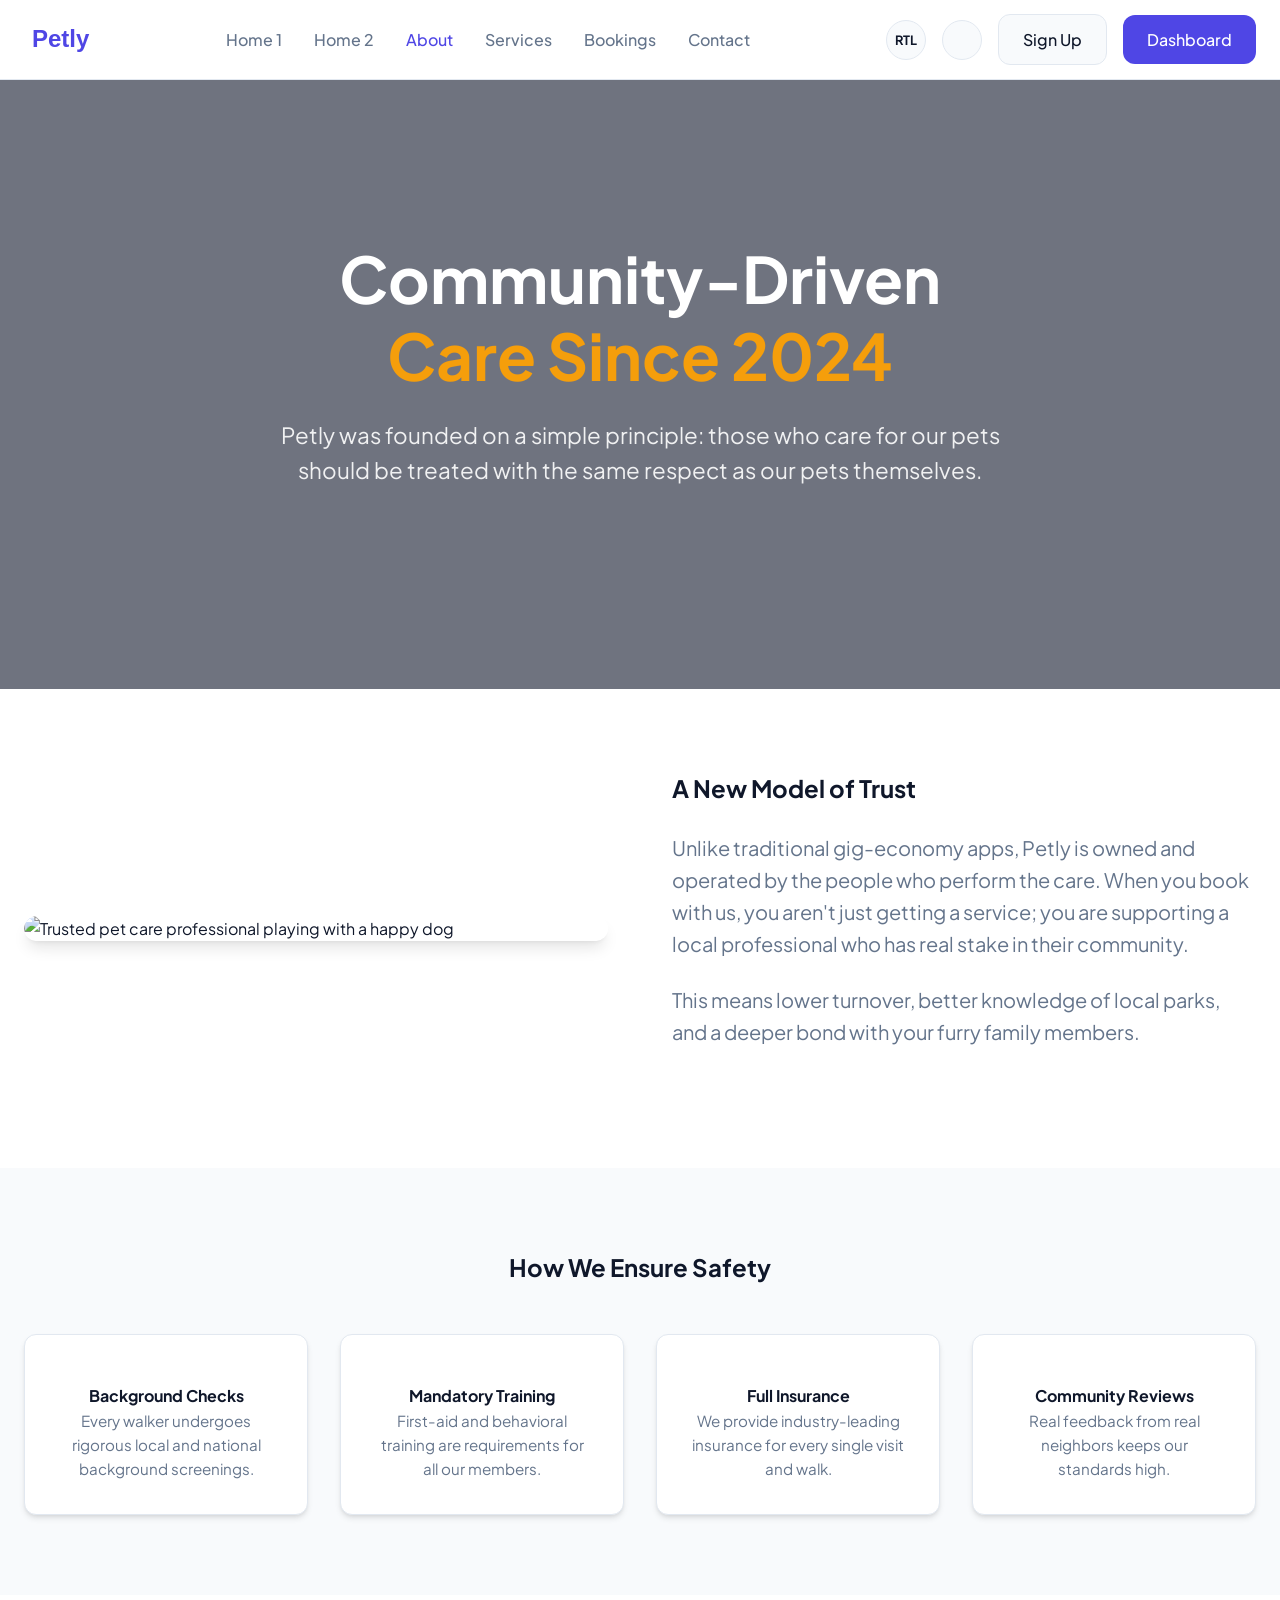
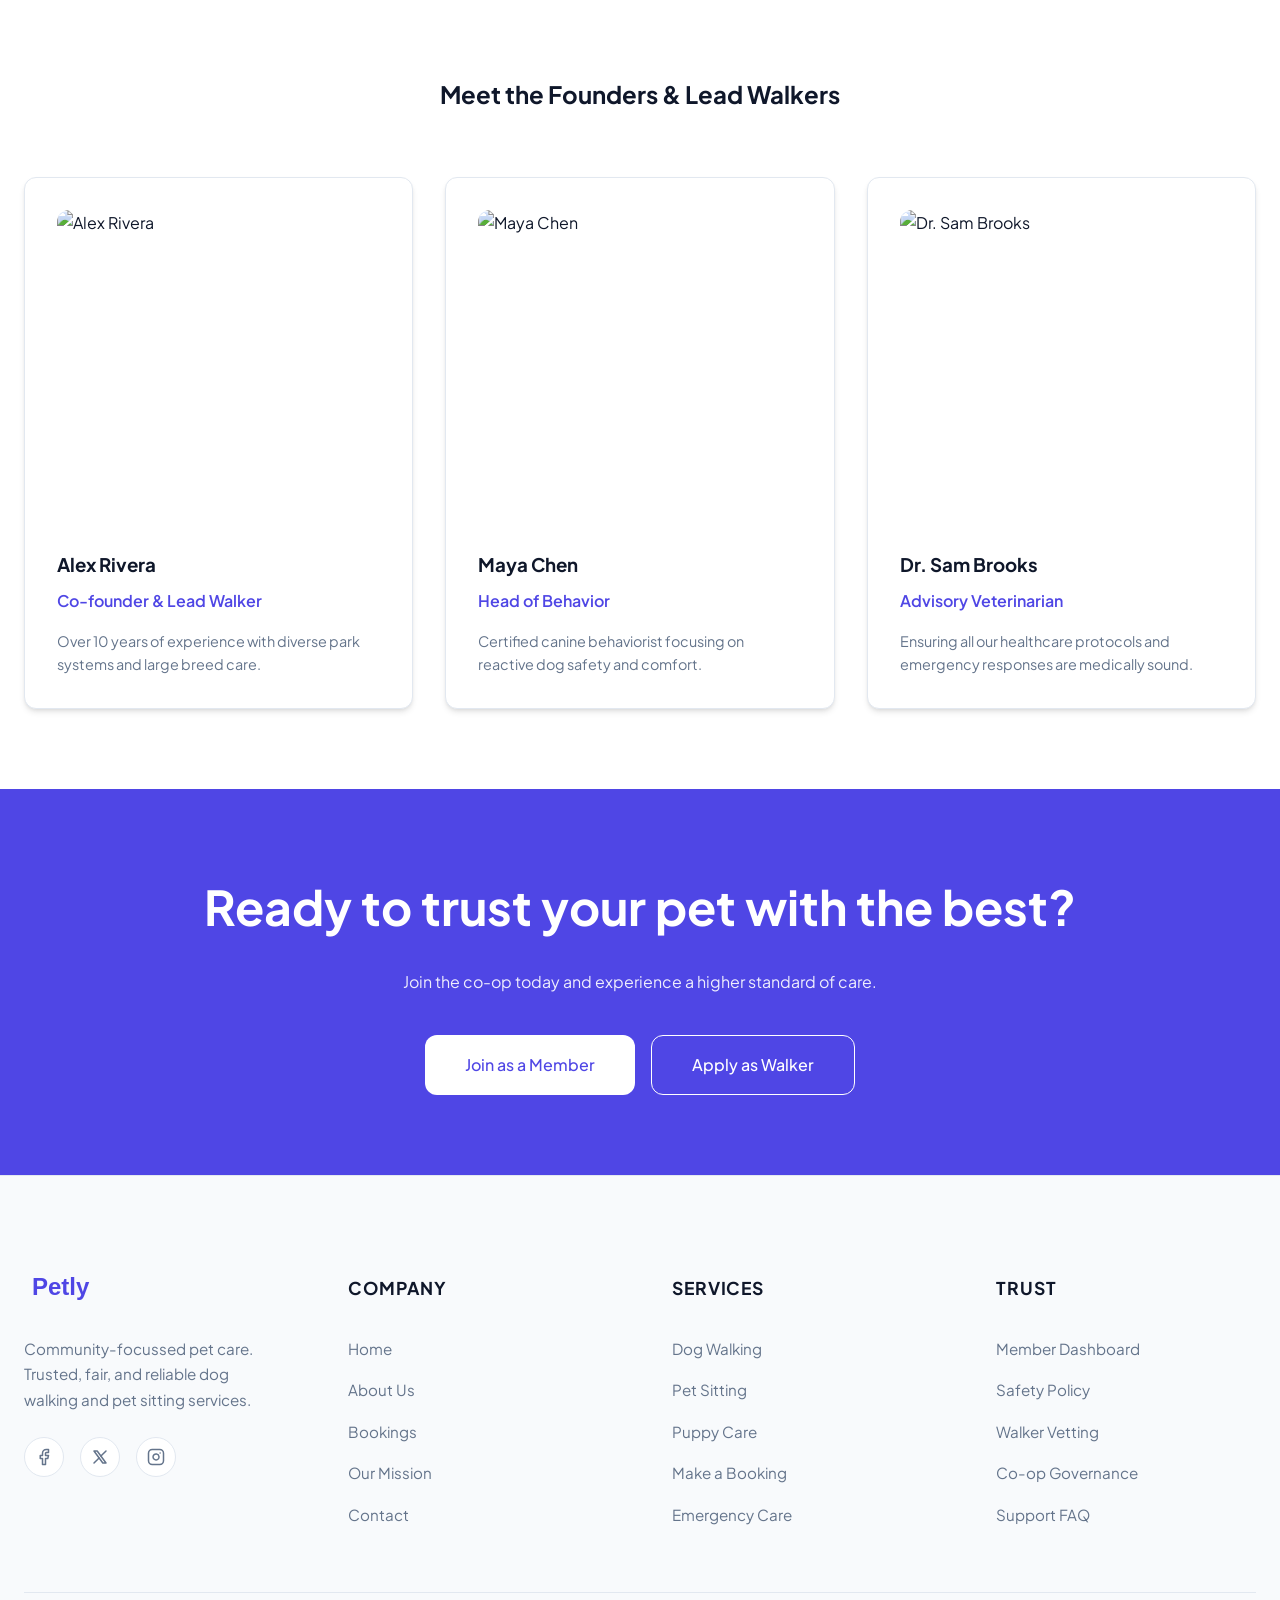
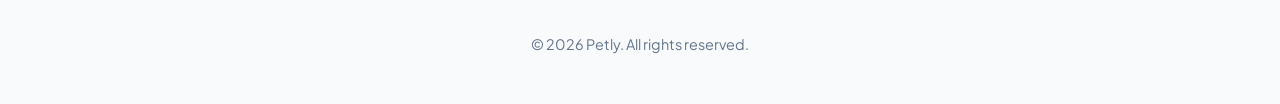
==== about.html @ 9c2770bc "first commit" ====
<!DOCTYPE html>
<html lang="en" data-theme="light">

<head>
    <meta charset="UTF-8">
    <meta name="viewport" content="width=device-width, initial-scale=1.0">
    <title>About Us | Petly Mission & Values</title>
    <link rel="icon" type="image/svg+xml" href="favicon.svg">
    <meta name="description"
        content="Learn about our mission to provide community-focused, trusted pet care services. Every walker is a member of our co-op family.">
    <link rel="stylesheet" href="assets/css/style.css">
    <script src="https://unpkg.com/lucide@latest"></script>
    <style>
        .page-header {
            padding: 8rem 0 4rem;
            background: var(--bg-alt);
            text-align: center;
        }

        .team-grid {
            display: grid;
            grid-template-columns: repeat(auto-fit, minmax(280px, 1fr));
            gap: 2rem;
        }

        .team-card img {
            width: 100%;
            height: 300px;
            object-fit: cover;
            border-radius: var(--radius);
            margin-bottom: 1.5rem;
        }
    </style>
</head>

<body>
    <header>
        <div class="container">
            <a href="index.html" class="logo">
                <i data-lucide="paw-print"></i>
                Petly
            </a>
            <nav class="nav-links">
                <a href="index.html">Home 1</a>
                <a href="home2.html">Home 2</a>
                <a href="about.html" class="active">About</a>
                <a href="services.html">Services</a>
                <a href="bookings.html">Bookings</a>
                <a href="contact.html">Contact</a>
            </nav>
            <div class="header-actions">
                <button class="toggle-btn" id="rtl-toggle" title="Switch Direction">RTL</button>
                <button class="toggle-btn" id="theme-toggle" title="Toggle Theme"><i data-lucide="moon"></i></button>
                <a href="signup.html" class="btn btn-secondary">Sign Up</a>
                <a href="dashboard.html" class="btn btn-primary">Dashboard</a>
                <button class="mobile-menu-btn toggle-btn" id="mobile-menu-toggle"><i data-lucide="menu"></i></button>
            </div>
        </div>
    </header>

    <main>
        <!-- Page Header (Section 1) -->
        <section class="hero-centered animate-fade"
            style="background-image: url('https://images.unsplash.com/photo-1548199973-03cce0bbc87b?auto=format&fit=crop&w=1920&q=80'); min-height: 60vh; width: 100vw; margin-left: calc(-50vw + 50%);">
            <div class="hero-overlay"></div>
            <div class="container hero-content">
                <h1 style="color: white;">Community-Driven <span style="color: var(--secondary);">Care Since 2024</span></h1>
                <p style="font-size: 1.4rem; color: rgba(255, 255, 255, 0.9);">Petly was founded on a simple principle:
                    those who care for our pets should be treated with the same respect as our pets themselves.</p>
            </div>
        </section>

        <!-- Our Mission (Section 2) -->
        <section class="section-padding">
            <div class="container hero-grid">
                <div class="hero-image">
                    <img src="https://images.unsplash.com/photo-1601758228041-f3b2795255f1?auto=format&fit=crop&w=800&q=80" 
                         alt="Trusted pet care professional playing with a happy dog" 
                         style="width: 100%; height: 100%; object-fit: cover; border-radius: 2rem; box-shadow: var(--shadow-lg);">
                </div>
                <div class="hero-content">
                    <h2 style="margin-bottom: 1.5rem;">A New Model of Trust</h2>
                    <p style="margin-bottom: 1.5rem;">Unlike traditional gig-economy apps, Petly is owned and operated
                        by the people who perform the care. When you book with us, you aren't just getting a service;
                        you are supporting a local professional who has real stake in their community.</p>
                    <p style="color: var(--text-muted);">This means lower turnover, better knowledge of local parks, and
                        a deeper bond with your furry family members.</p>
                </div>
            </div>
        </section>

        <!-- The Vetting Process (Section 3) -->
        <section class="section-padding" style="background: var(--bg-alt);">
            <div class="container text-center" style="text-align: center;">
                <h2 style="margin-bottom: 3rem;">How We Ensure Safety</h2>
                <div style="display: grid; grid-template-columns: repeat(auto-fit, minmax(250px, 1fr)); gap: 2rem;">
                    <div class="card">
                        <i data-lucide="check-square" size="32" style="color: var(--primary); margin-bottom: 1rem;"></i>
                        <h4>Background Checks</h4>
                        <p style="color: var(--text-muted); font-size: 0.95rem;">Every walker undergoes rigorous local
                            and national background screenings.</p>
                    </div>
                    <div class="card">
                        <i data-lucide="award" size="32" style="color: var(--primary); margin-bottom: 1rem;"></i>
                        <h4>Mandatory Training</h4>
                        <p style="color: var(--text-muted); font-size: 0.95rem;">First-aid and behavioral training are
                            requirements for all our members.</p>
                    </div>
                    <div class="card">
                        <i data-lucide="shield" size="32" style="color: var(--primary); margin-bottom: 1rem;"></i>
                        <h4>Full Insurance</h4>
                        <p style="color: var(--text-muted); font-size: 0.95rem;">We provide industry-leading insurance
                            for every single visit and walk.</p>
                    </div>
                    <div class="card">
                        <i data-lucide="heart" size="32" style="color: var(--primary); margin-bottom: 1rem;"></i>
                        <h4>Community Reviews</h4>
                        <p style="color: var(--text-muted); font-size: 0.95rem;">Real feedback from real neighbors keeps
                            our standards high.</p>
                    </div>
                </div>
            </div>
        </section>

        <!-- Team / Members (Section 4) -->
        <section class="section-padding">
            <div class="container">
                <h2 style="text-align: center; margin-bottom: 4rem;">Meet the Founders & Lead Walkers</h2>
                <div class="team-grid">
                    <div class="team-card card">
                        <img src="https://images.pexels.com/photos/7651944/pexels-photo-7651944.jpeg"
                            alt="Alex Rivera" />
                        <h3 style="margin: 1rem 0 0.5rem;">Alex Rivera</h3>
                        <p style="color: var(--primary); font-weight: 600;">Co-founder & Lead Walker</p>
                        <p style="color: var(--text-muted); font-size: 0.9rem; margin-top: 1rem;">Over 10 years of
                            experience with diverse park systems and large breed care.</p>
                    </div>
                    <div class="team-card card">
                        <img src="https://images.unsplash.com/photo-1438761681033-6461ffad8d80?auto=format&fit=crop&w=800&q=80"
                            alt="Maya Chen" />
                        <h3 style="margin: 1rem 0 0.5rem;">Maya Chen</h3>
                        <p style="color: var(--primary); font-weight: 600;">Head of Behavior</p>
                        <p style="color: var(--text-muted); font-size: 0.9rem; margin-top: 1rem;">Certified canine
                            behaviorist focusing on reactive dog safety and comfort.</p>
                    </div>
                    <div class="team-card card">
                        <img src="https://images.unsplash.com/photo-1612349317150-e413f6a5b16d?auto=format&fit=crop&w=800&q=80"
                            alt="Dr. Sam Brooks" />
                        <h3 style="margin: 1rem 0 0.5rem;">Dr. Sam Brooks</h3>
                        <p style="color: var(--primary); font-weight: 600;">Advisory Veterinarian</p>
                        <p style="color: var(--text-muted); font-size: 0.9rem; margin-top: 1rem;">Ensuring all our
                            healthcare protocols and emergency responses are medically sound.</p>
                    </div>
                </div>
            </div>
        </section>

        <!-- CTA (Section 5) -->
        <section class="section-padding" style="background: var(--primary); color: white;">
            <div class="container" style="text-align: center;">
                <h2 style="font-size: 3rem; margin-bottom: 1.5rem;">Ready to trust your pet with the best?</h2>
                <p style="margin-bottom: 2.5rem; opacity: 0.9;">Join the co-op today and experience a higher standard of
                    care.</p>
                <div style="display: flex; gap: 1rem; justify-content: center;">
                    <a href="signup.html" class="btn"
                        style="background: white; color: var(--primary); padding: 1rem 2.5rem;">Join as a Member</a>
                    <a href="contact.html" class="btn"
                        style="background: transparent; border: 1px solid white; color: white; padding: 1rem 2.5rem;">Apply
                        as Walker</a>
                </div>
            </div>
        </section>
    </main>

    <footer>
        <div class="container">
            <div class="footer-grid">
                <div class="footer-logo-section">
                    <a href="index.html" class="logo">
                        <i data-lucide="paw-print"></i>
                        Petly
                    </a>
                    <div style="margin-top: auto;">
                        <p>Community-focussed pet care. Trusted, fair, and reliable dog walking and pet sitting
                            services.</p>
                        <div class="social-icons">
                            <a href="#" class="toggle-btn" title="Facebook">
                                <svg xmlns="http://www.w3.org/2000/svg" width="18" height="18" viewBox="0 0 24 24"
                                    fill="none" stroke="currentColor" stroke-width="2" stroke-linecap="round"
                                    stroke-linejoin="round">
                                    <path d="M18 2h-3a5 5 0 0 0-5 5v3H7v4h3v8h4v-8h3l1-4h-4V7a1 1 0 0 1 1-1h3z" />
                                </svg>
                            </a>
                            <a href="#" class="toggle-btn" title="X (Twitter)">
                                <svg xmlns="http://www.w3.org/2000/svg" width="18" height="18" viewBox="0 0 24 24"
                                    fill="none" stroke="currentColor" stroke-width="2" stroke-linecap="round"
                                    stroke-linejoin="round">
                                    <path d="M4 4l11.733 16H20L8.267 4z" />
                                    <path d="M4 20l6.768-6.768m2.464-2.464L20 4" />
                                </svg>
                            </a>
                            <a href="#" class="toggle-btn" title="Instagram">
                                <svg xmlns="http://www.w3.org/2000/svg" width="18" height="18" viewBox="0 0 24 24"
                                    fill="none" stroke="currentColor" stroke-width="2" stroke-linecap="round"
                                    stroke-linejoin="round">
                                    <rect width="20" height="20" x="2" y="2" rx="5" ry="5" />
                                    <path d="M16 11.37A4 4 0 1 1 12.63 8 4 4 0 0 1 16 11.37z" />
                                    <line x1="17.5" x2="17.51" y1="6.5" y2="6.5" />
                                </svg>
                            </a>
                        </div>
                    </div>
                </div>
                <div class="footer-links">
                    <h4>Company</h4>
                    <ul>
                        <li><a href="index.html">Home</a></li>
                        <li><a href="about.html">About Us</a></li>
                        <li><a href="bookings.html">Bookings</a></li>
                        <li><a href="about.html">Our Mission</a></li>
                        <li><a href="contact.html">Contact</a></li>
                    </ul>
                </div>
                <div class="footer-links">
                    <h4>Services</h4>
                    <ul>
                        <li><a href="services.html">Dog Walking</a></li>
                        <li><a href="services.html">Pet Sitting</a></li>
                        <li><a href="services.html">Puppy Care</a></li>
                        <li><a href="bookings.html">Make a Booking</a></li>
                        <li><a href="services.html">Emergency Care</a></li>
                    </ul>
                </div>
                <div class="footer-links">
                    <h4>Trust</h4>
                    <ul>
                        <li><a href="login.html">Member Dashboard</a></li>
                        <li><a href="about.html">Safety Policy</a></li>
                        <li><a href="about.html">Walker Vetting</a></li>
                        <li><a href="about.html">Co-op Governance</a></li>
                        <li><a href="contact.html">Support FAQ</a></li>
                    </ul>
                </div>
            </div>
            <div class="footer-bottom">
                <p>&copy; 2026 Petly. All rights reserved.</p>
            </div>
        </div>
    </footer>

    <script src="assets/js/main.js"></script>
</body>

</html>
---- assets/css/style.css ----
@import url('https://fonts.googleapis.com/css2?family=Plus+Jakarta+Sans:wght@300;400;500;600;700;800&family=Manrope:wght@300;400;500;600&display=swap');

:root {
    /* Primary Colors */
    --primary: #4f46e5;
    --primary-hover: #4338ca;
    --secondary: #f59e0b;
    --secondary-hover: #d97706;

    /* Light Theme (Default) */
    --bg-main: #ffffff;
    --bg-alt: #f8fafc;
    --text-main: #0f172a;
    --text-muted: #64748b;
    --border: #e2e8f0;
    --card-bg: #ffffff;
    --header-bg: rgba(255, 255, 255, 0.8);
    --shadow: 0 4px 6px -1px rgb(0 0 0 / 0.1), 0 2px 4px -2px rgb(0 0 0 / 0.1);
    --shadow-lg: 0 10px 15px -3px rgb(0 0 0 / 0.1), 0 4px 6px -4px rgb(0 0 0 / 0.1);
    
    /* Spacing & Transitions */
    --transition: all 0.3s cubic-bezier(0.4, 0, 0.2, 1);
    --radius: 0.75rem;
    --max-width: 1280px;

    /* Direction */
    --dir: ltr;
}

[data-theme="dark"] {
    --bg-main: #0f172a;
    --bg-alt: #1e293b;
    --text-main: #f8fafc;
    --text-muted: #94a3b8;
    --border: #334155;
    --card-bg: #1e293b;
    --header-bg: rgba(15, 23, 42, 0.8);
}

[dir="rtl"] {
    --dir: rtl;
}

* {
    margin: 0;
    padding: 0;
    box-sizing: border-box;
}

html {
    scroll-behavior: smooth;
    font-family: 'Plus Jakarta Sans', sans-serif;
}

body {
    background-color: var(--bg-main);
    color: var(--text-main);
    line-height: 1.6;
    transition: var(--transition);
    overflow-x: hidden;
    width: 100%;
}


h1, h2, h3, h4, h5, h6 {
    font-family: 'Plus Jakarta Sans', sans-serif;
    font-weight: 700;
}

a {
    text-decoration: none;
    color: inherit;
    transition: var(--transition);
}

ul {
    list-style: none;
}

img {
    max-width: 100%;
    display: block;
}

button, .btn {
    cursor: pointer;
    font-family: inherit;
    color: inherit;
    border: none;
    outline: none;
    transition: var(--transition);
    border-radius: var(--radius);
    font-weight: 500;
}

/* --- Layout Utility --- */
.container {
    max-width: var(--max-width);
    margin: 0 auto;
    padding: 0 1.5rem;
}

.section-padding {
    padding: 5rem 0;
}

/* --- Header --- */
header {
    position: sticky;
    top: 0;
    z-index: 1000;
    background-color: var(--header-bg);
    backdrop-filter: blur(12px);
    border-bottom: 1px solid var(--border);
    height: 80px;
}

header .container {
    display: flex;
    justify-content: space-between;
    align-items: center;
    height: 100%;
}

.logo {
    font-family: 'Outfit', sans-serif;
    font-size: 1.5rem;
    font-weight: 700;
    color: var(--primary);
    display: flex;
    align-items: center;
    gap: 0.5rem;
}

.nav-links {
    display: flex;
    gap: 2rem;
}

.nav-links a {
    font-weight: 500;
    color: var(--text-muted);
}

.nav-links a:hover, .nav-links a.active {
    color: var(--primary);
}

.header-actions {
    display: flex;
    align-items: center;
    gap: 1rem;
}

.btn-primary {
    background-color: var(--primary);
    color: white;
    padding: 0.75rem 1.5rem;
}

.btn-primary:hover {
    background-color: var(--primary-hover);
}

.btn-secondary {
    background-color: var(--bg-alt);
    color: var(--text-main);
    border: 1px solid var(--border);
    padding: 0.75rem 1.5rem;
}

.btn-secondary:hover {
    border-color: var(--primary);
    color: var(--primary);
}

/* Global button hover effects */
.btn {
    transition: var(--transition);
    display: inline-flex;
    align-items: center;
    justify-content: center;
    gap: 0.5rem;
}

.btn:hover {
    transform: translateY(-3px);
    box-shadow: 0 10px 20px -10px rgba(79, 70, 229, 0.4);
}

.btn:active {
    transform: translateY(-1px);
}

.btn-primary:hover {
    background-color: var(--primary-hover);
    box-shadow: 0 10px 20px -10px rgba(79, 70, 229, 0.5);
}

.btn-secondary:hover {
    background-color: var(--primary);
    color: white;
    border-color: var(--primary);
}

.toggle-btn {
    width: 40px;
    height: 40px;
    display: flex;
    align-items: center;
    justify-content: center;
    background: var(--bg-alt);
    color: var(--text-main);
    border: 1px solid var(--border);
    border-radius: 50%;
}

/* --- Footer --- */
footer {
    background-color: var(--bg-alt);
    border-top: 1px solid var(--border);
    padding: 6rem 0 3rem;
}

.footer-grid {
    display: grid;
    grid-template-columns: repeat(4, 1fr);
    gap: 4rem;
    margin-bottom: 4rem;
    align-items: start;
}

.footer-logo-section {
    display: flex;
    flex-direction: column;
}

.footer-links {
    display: flex;
    flex-direction: column;
    align-items: flex-start;
    text-align: left;
}

.footer-logo-section .logo {
    height: 32px;
    margin-bottom: 2rem;
    display: flex;
    align-items: center;
}



.footer-logo-section p {
    color: var(--text-muted);
    font-size: 0.95rem;
    line-height: 1.7;
    max-width: 320px;
}

.footer-links h4 {
    font-size: 1.1rem;
    font-weight: 700;
    margin-bottom: 2rem;
    color: var(--text-main);
    text-transform: uppercase;
    letter-spacing: 0.05em;
    height: 32px;
    display: flex;
    align-items: center;
    margin-top: 0;
}

.footer-links ul {
    margin: 0;
    padding: 0;
}

.footer-links ul li {
    margin-bottom: 1rem;
}

.footer-links ul li:last-child {
    margin-bottom: 0;
}

.footer-links ul li a {
    color: var(--text-muted);
    font-size: 0.95rem;
    display: inline-block;
    transition: var(--transition);
}

.footer-links ul li a:hover {
    color: var(--primary);
    transform: translateX(5px);
}

.footer-bottom {
    padding-top: 2.5rem;
    border-top: 1px solid var(--border);
    display: flex;
    justify-content: center;
    align-items: center;
    text-align: center;
}

.footer-bottom p {
    font-size: 0.9rem;
    color: var(--text-muted);
}

.social-icons {
    display: flex;
    gap: 1rem;
    margin-top: 1.5rem;
}

.social-icons .toggle-btn {
    width: 40px;
    height: 40px;
    background: var(--bg-main);
    color: var(--text-muted);
    border: 1px solid var(--border);
    border-radius: 50%;
    display: flex;
    align-items: center;
    justify-content: center;
    transition: var(--transition);
}

.social-icons .toggle-btn:hover {
    background: var(--primary);
    color: white;
    border-color: var(--primary);
    transform: translateY(-3px);
    box-shadow: 0 5px 15px rgba(79, 70, 229, 0.3);
}

/* --- Hero --- */
.hero {
    min-height: calc(100vh - 80px);
    display: flex;
    align-items: center;
    overflow: hidden;
}

.hero-grid {
    display: grid;
    grid-template-columns: 1fr 1fr;
    gap: 4rem;
    align-items: center;
}

.hero-content h1 {
    font-size: 3.5rem;
    line-height: 1.2;
    margin-bottom: 1.5rem;
}

.hero-content p {
    font-size: 1.25rem;
    color: var(--text-muted);
    margin-bottom: 2.5rem;
}

.hero-btns {
    display: flex;
    gap: 1rem;
}

.hero-image {
    position: relative;
    border-radius: 2rem;
    overflow: hidden;
    box-shadow: var(--shadow-lg);
}

/* New Centered Hero Overlay */
.hero-centered {
    position: relative;
    padding: 10rem 0;
    text-align: center;
    background-size: cover;
    background-position: center;
    background-repeat: no-repeat;
    display: flex;
    align-items: center;
    justify-content: center;
    color: white; /* Always white for readability over overlay */
}

.hero-centered .hero-content {
    position: relative;
    z-index: 2;
    max-width: 800px;
    margin: 0 auto;
}

.hero-centered .hero-content p {
    color: rgba(255, 255, 255, 0.9);
}

.hero-overlay {
    position: absolute;
    top: 0;
    left: 0;
    width: 100%;
    height: 100%;
    background: rgba(15, 23, 42, 0.6); /* Semi-transparent dark overlay */
    z-index: 1;
}

.hero-centered h1 {
    font-size: 4rem;
    margin-bottom: 1.5rem;
}

.hero-centered p {
    font-size: 1.4rem;
}


/* --- Badges --- */
.badge {
    display: inline-block;
    padding: 0.5rem 1rem;
    border-radius: 50px;
    font-size: 0.875rem;
    font-weight: 700;
    text-transform: uppercase;
    letter-spacing: 0.05em;
    background: var(--bg-alt);
    color: var(--primary);
    border: 1px solid var(--border);
}

/* --- Cards --- */
.card {
    background: var(--card-bg);
    border: 1px solid var(--border);
    padding: 2rem;
    border-radius: var(--radius);
    box-shadow: var(--shadow);
    transition: var(--transition);
    display: flex;
    flex-direction: column;
}

.card:hover {
    transform: translateY(-5px);
    box-shadow: var(--shadow-lg);
    border-color: var(--primary);
}

.card > *:last-child {
    margin-top: auto;
}

/* --- Responsive Utilities --- */
@media (min-width: 1024px) {
    .mobile-only-actions {
        display: none !important;
    }
}

.mobile-menu-btn {
    display: none;
    font-size: 1.5rem;
}

@media (max-width: 1100px) {
    .container {
        padding: 0 1rem;
    }
    .footer-grid {
        grid-template-columns: 1fr 1fr;
    }
    .nav-links {
        display: none;
    }
    .mobile-menu-btn {
        display: flex;
        align-items: center;
        justify-content: center;
    }
    .desktop-only {
        display: none !important;
    }
    .hero-centered h1, .hero-content h1 {
        font-size: 3rem;
    }
    .hero-centered p, .hero-content p {
        font-size: 1.2rem;
    }
}



@media (max-width: 767px) {
    .hero-grid {
        grid-template-columns: 1fr;
        text-align: center;
    }
    .hero-btns {
        justify-content: center;
    }
    .footer-grid {
        grid-template-columns: 1fr;
    }
    .hero-centered h1, .hero-content h1 {
        font-size: 2.25rem;
    }
    .hero-centered p, .hero-content p {
        font-size: 1rem;
    }
    .section-padding {
        padding: 3rem 0;
    }
}


/* --- Dark Mode Overrides --- */
[data-theme="dark"] .btn-secondary {
    background-color: var(--bg-alt);
    border-color: var(--border);
}

/* --- RTL Support --- */
[dir="rtl"] {
    text-align: right;
}

[dir="rtl"] .hero-btns {
    flex-direction: row-reverse;
}

/* --- Animations --- */
@keyframes fadeIn {
    from { opacity: 0; transform: translateY(20px); }
    to { opacity: 1; transform: translateY(0); }
}

.animate-fade {
    animation: fadeIn 0.8s ease forwards;
}
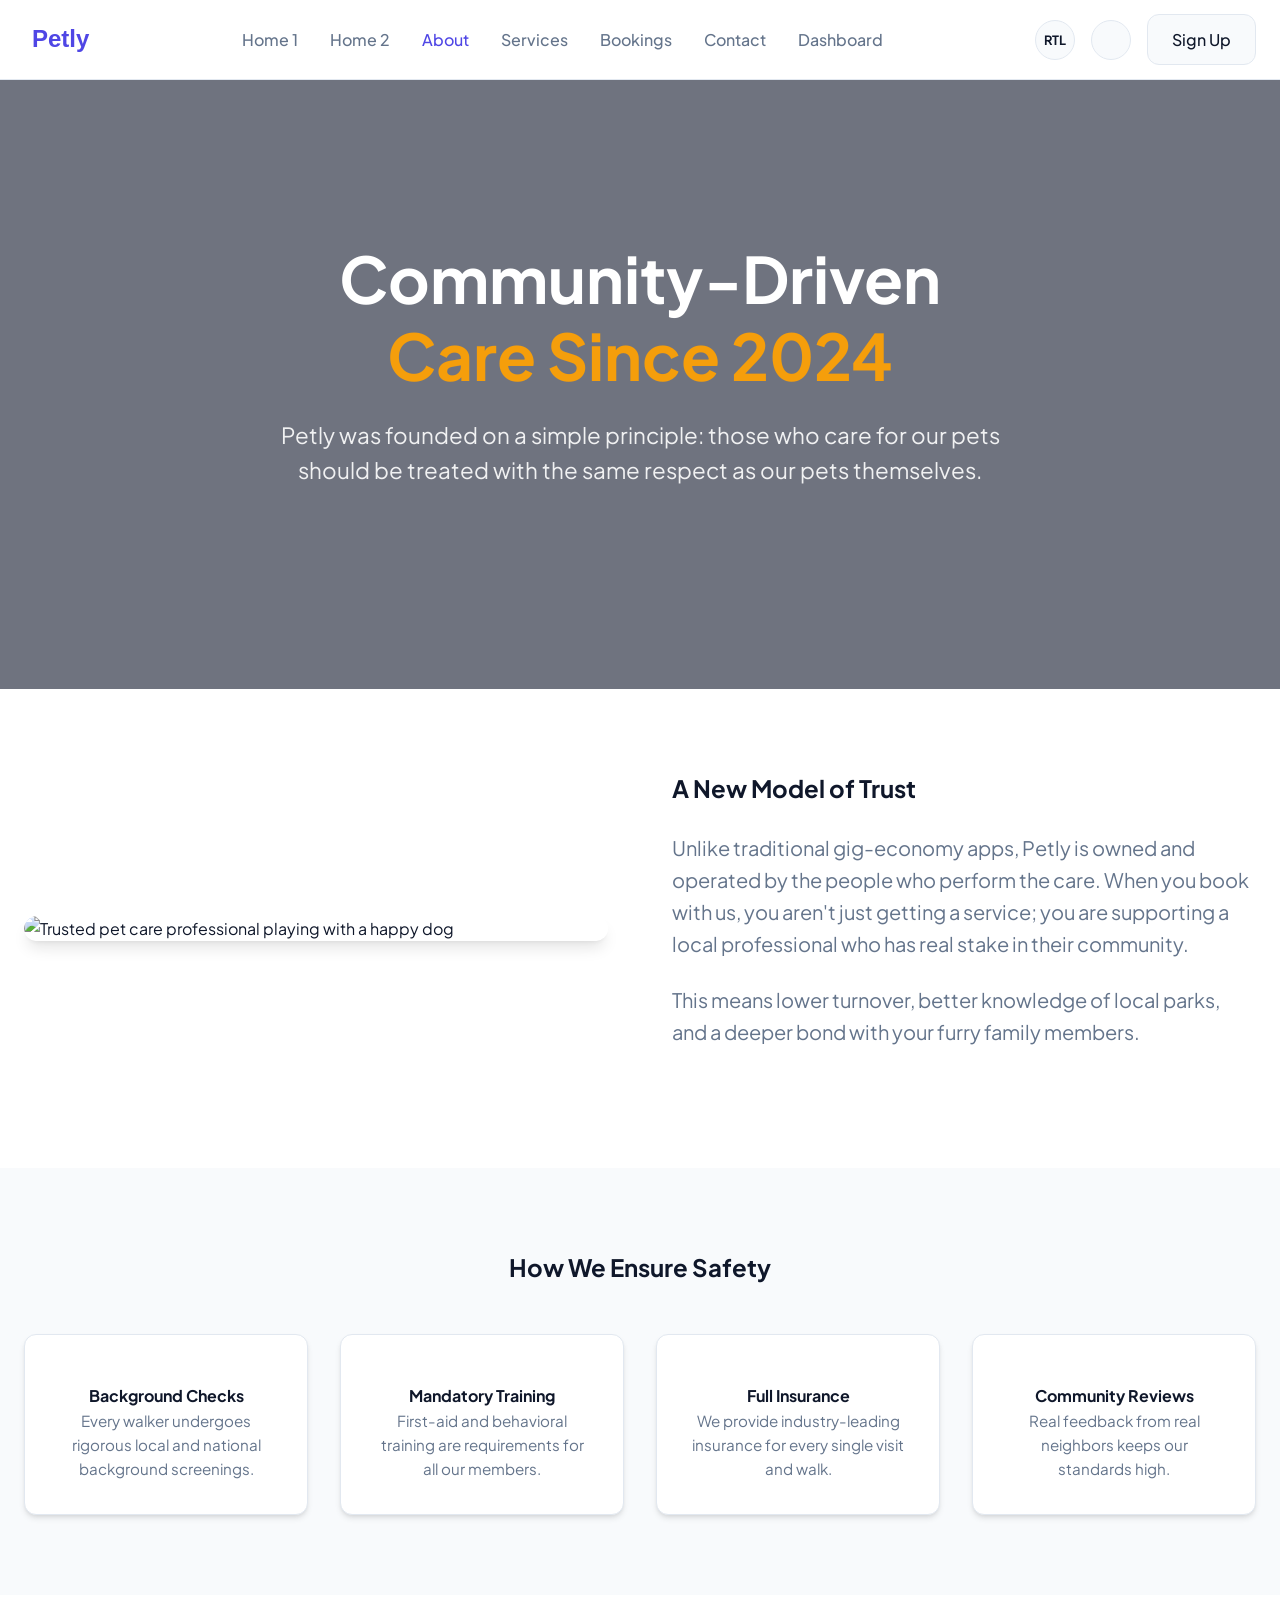
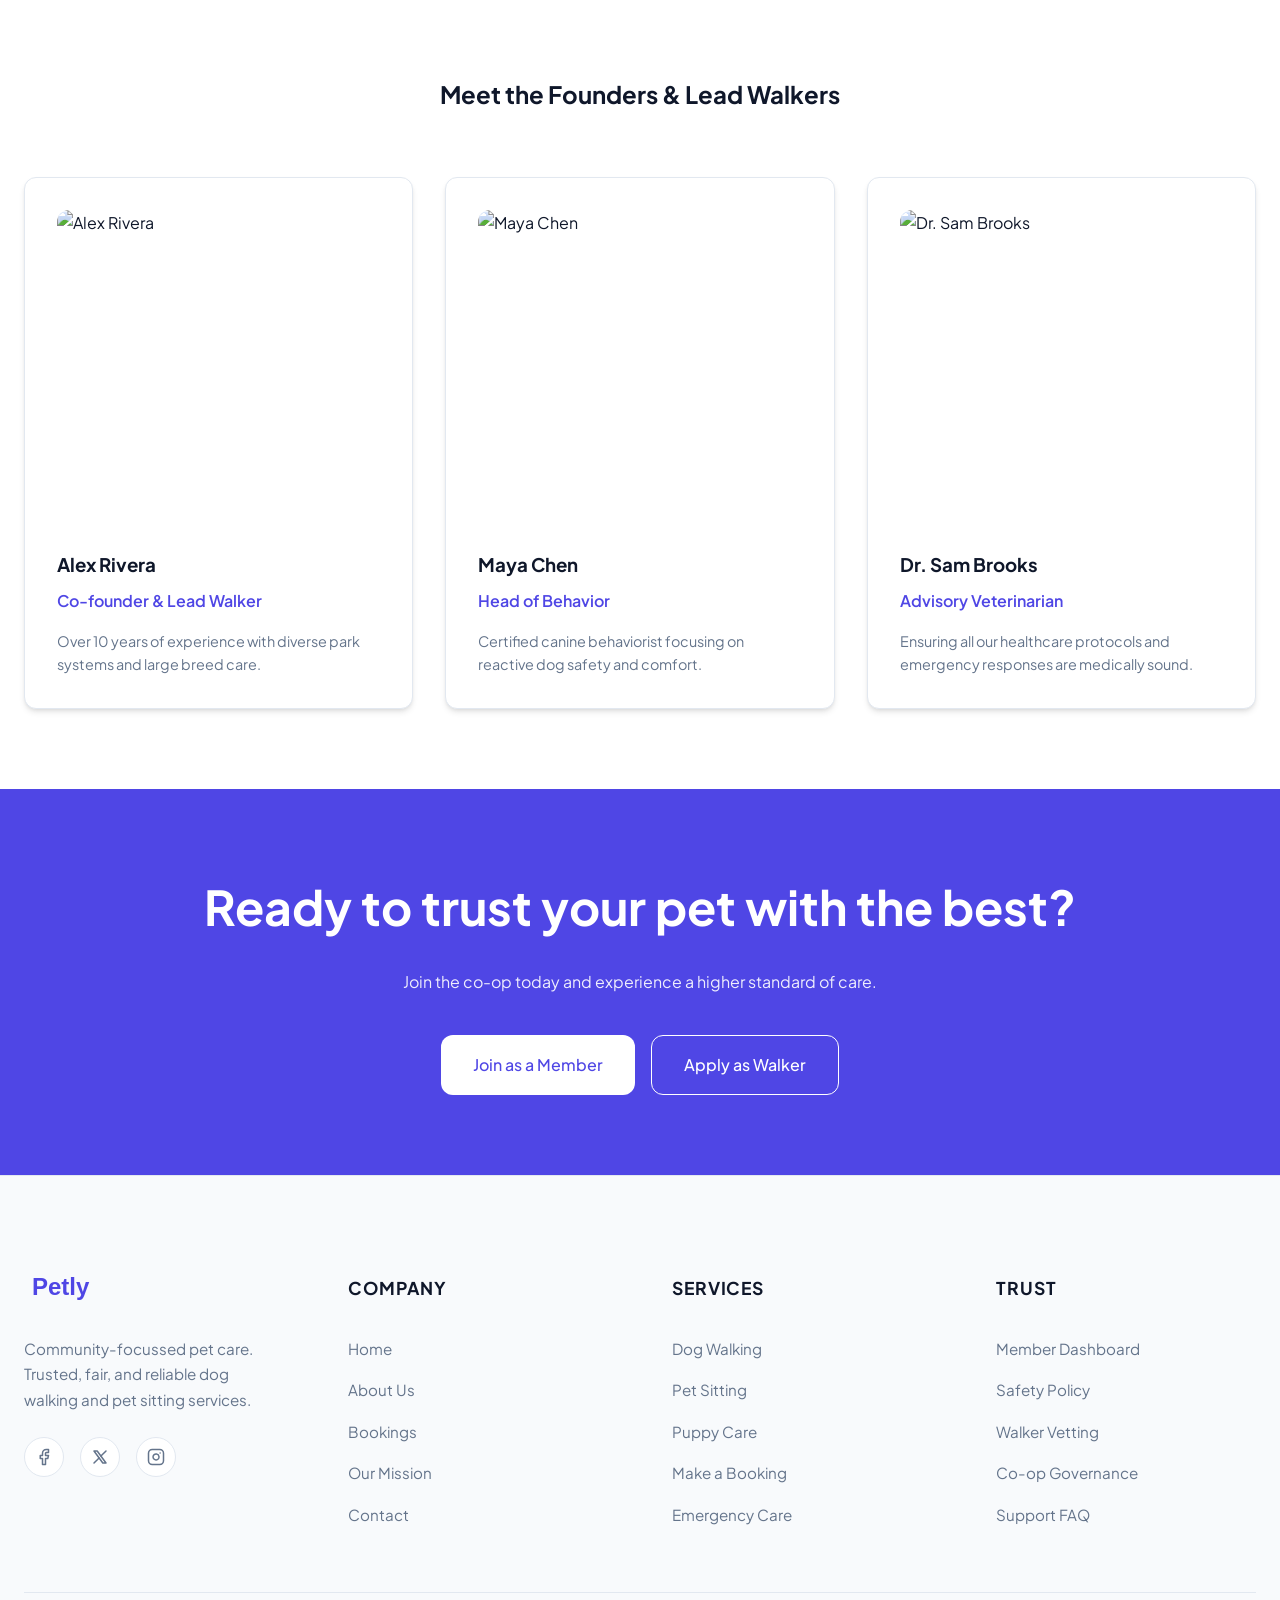
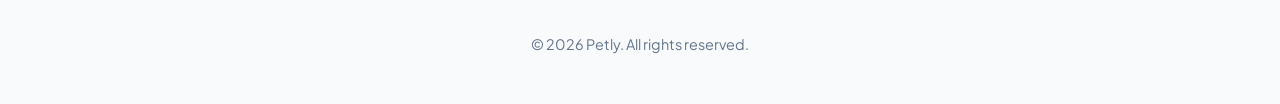
==== commit 9c3200f2: "bookings" ====
--- a/about.html
+++ b/about.html
@@ -47,12 +47,12 @@
                 <a href="services.html">Services</a>
                 <a href="bookings.html">Bookings</a>
                 <a href="contact.html">Contact</a>
+                <a href="dashboard.html">Dashboard</a>
             </nav>
             <div class="header-actions">
                 <button class="toggle-btn" id="rtl-toggle" title="Switch Direction">RTL</button>
                 <button class="toggle-btn" id="theme-toggle" title="Toggle Theme"><i data-lucide="moon"></i></button>
                 <a href="signup.html" class="btn btn-secondary">Sign Up</a>
-                <a href="dashboard.html" class="btn btn-primary">Dashboard</a>
                 <button class="mobile-menu-btn toggle-btn" id="mobile-menu-toggle"><i data-lucide="menu"></i></button>
             </div>
         </div>
@@ -65,7 +65,7 @@
             <div class="hero-overlay"></div>
             <div class="container hero-content">
                 <h1 style="color: white;">Community-Driven <span style="color: var(--secondary);">Care Since 2024</span></h1>
-                <p style="font-size: 1.4rem; color: rgba(255, 255, 255, 0.9);">Petly was founded on a simple principle:
+                <p style="color: rgba(255, 255, 255, 0.9);">Petly was founded on a simple principle:
                     those who care for our pets should be treated with the same respect as our pets themselves.</p>
             </div>
         </section>
@@ -161,12 +161,9 @@
                 <h2 style="font-size: 3rem; margin-bottom: 1.5rem;">Ready to trust your pet with the best?</h2>
                 <p style="margin-bottom: 2.5rem; opacity: 0.9;">Join the co-op today and experience a higher standard of
                     care.</p>
-                <div style="display: flex; gap: 1rem; justify-content: center;">
-                    <a href="signup.html" class="btn"
-                        style="background: white; color: var(--primary); padding: 1rem 2.5rem;">Join as a Member</a>
-                    <a href="contact.html" class="btn"
-                        style="background: transparent; border: 1px solid white; color: white; padding: 1rem 2.5rem;">Apply
-                        as Walker</a>
+                <div class="hero-btns" style="display: flex; gap: 1rem; justify-content: center;">
+                    <a href="signup.html" class="btn" style="background: white; color: var(--primary); padding: 1rem 2rem;">Join as a Member</a>
+                    <a href="contact.html" class="btn" style="background: transparent; border: 1px solid white; color: white; padding: 1rem 2rem;">Apply as Walker</a>
                 </div>
             </div>
         </section>
--- a/assets/css/style.css
+++ b/assets/css/style.css
@@ -296,6 +296,22 @@
     transform: translateX(5px);
 }
 
+.btn-primary:hover {
+    filter: brightness(1.1);
+    transform: translateY(-2px);
+    box-shadow: 0 4px 12px rgba(79, 70, 229, 0.4);
+}
+.btn-outline {
+    background: transparent;
+    border: 2px solid white;
+    color: white;
+}
+.btn-outline:hover {
+    background: white;
+    color: var(--primary);
+    transform: translateY(-2px);
+}
+
 .footer-bottom {
     padding-top: 2.5rem;
     border-top: 1px solid var(--border);
@@ -421,7 +437,16 @@
 }
 
 
-/* --- Badges --- */
+.features-subgrid {
+    display: grid;
+    grid-template-columns: repeat(2, 1fr);
+    gap: 2rem;
+}
+.gallery-grid {
+    display: grid;
+    grid-template-columns: repeat(4, 1fr);
+    gap: 1.5rem;
+}
 .badge {
     display: inline-block;
     padding: 0.5rem 1rem;
@@ -436,6 +461,14 @@
 }
 
 /* --- Cards --- */
+.form-row {
+    display: grid;
+    grid-template-columns: 1fr 1fr;
+    gap: 1.5rem;
+}
+.booking-card {
+    padding: 3rem;
+}
 .card {
     background: var(--card-bg);
     border: 1px solid var(--border);
@@ -458,18 +491,21 @@
 }
 
 /* --- Responsive Utilities --- */
-@media (min-width: 1024px) {
+@media (min-width: 1201px) {
     .mobile-only-actions {
         display: none !important;
     }
 }
+
+
+
 
 .mobile-menu-btn {
     display: none;
     font-size: 1.5rem;
 }
 
-@media (max-width: 1100px) {
+@media (max-width: 1200px) {
     .container {
         padding: 0 1rem;
     }
@@ -484,16 +520,21 @@
         align-items: center;
         justify-content: center;
     }
+    .hero-centered h1, .hero-content h1 {
+        font-size: 3rem;
+    }
+    .hero-centered p, .hero-content p {
+        font-size: 1.2rem;
+    }
+}
+
+@media (max-width: 1200px) {
     .desktop-only {
         display: none !important;
     }
-    .hero-centered h1, .hero-content h1 {
-        font-size: 3rem;
-    }
-    .hero-centered p, .hero-content p {
-        font-size: 1.2rem;
-    }
-}
+}
+
+
 
 
 
@@ -503,7 +544,33 @@
         text-align: center;
     }
     .hero-btns {
-        justify-content: center;
+        flex-direction: column !important;
+        align-items: center;
+        gap: 0.75rem !important;
+    }
+    .hero-btns .btn {
+        width: 100%;
+        max-width: 320px;
+        text-align: center;
+    }
+    .features-subgrid {
+        grid-template-columns: 1fr;
+    }
+    .form-row {
+        grid-template-columns: 1fr !important;
+        gap: 1rem !important;
+    }
+    .booking-card {
+        padding: 1.5rem 1.2rem !important;
+    }
+    .gallery-grid {
+        grid-template-columns: 1fr !important;
+        grid-auto-rows: auto !important;
+    }
+    .gallery-grid > .premium-card {
+        grid-column: span 1 !important;
+        grid-row: span 1 !important;
+        height: 300px !important;
     }
     .footer-grid {
         grid-template-columns: 1fr;
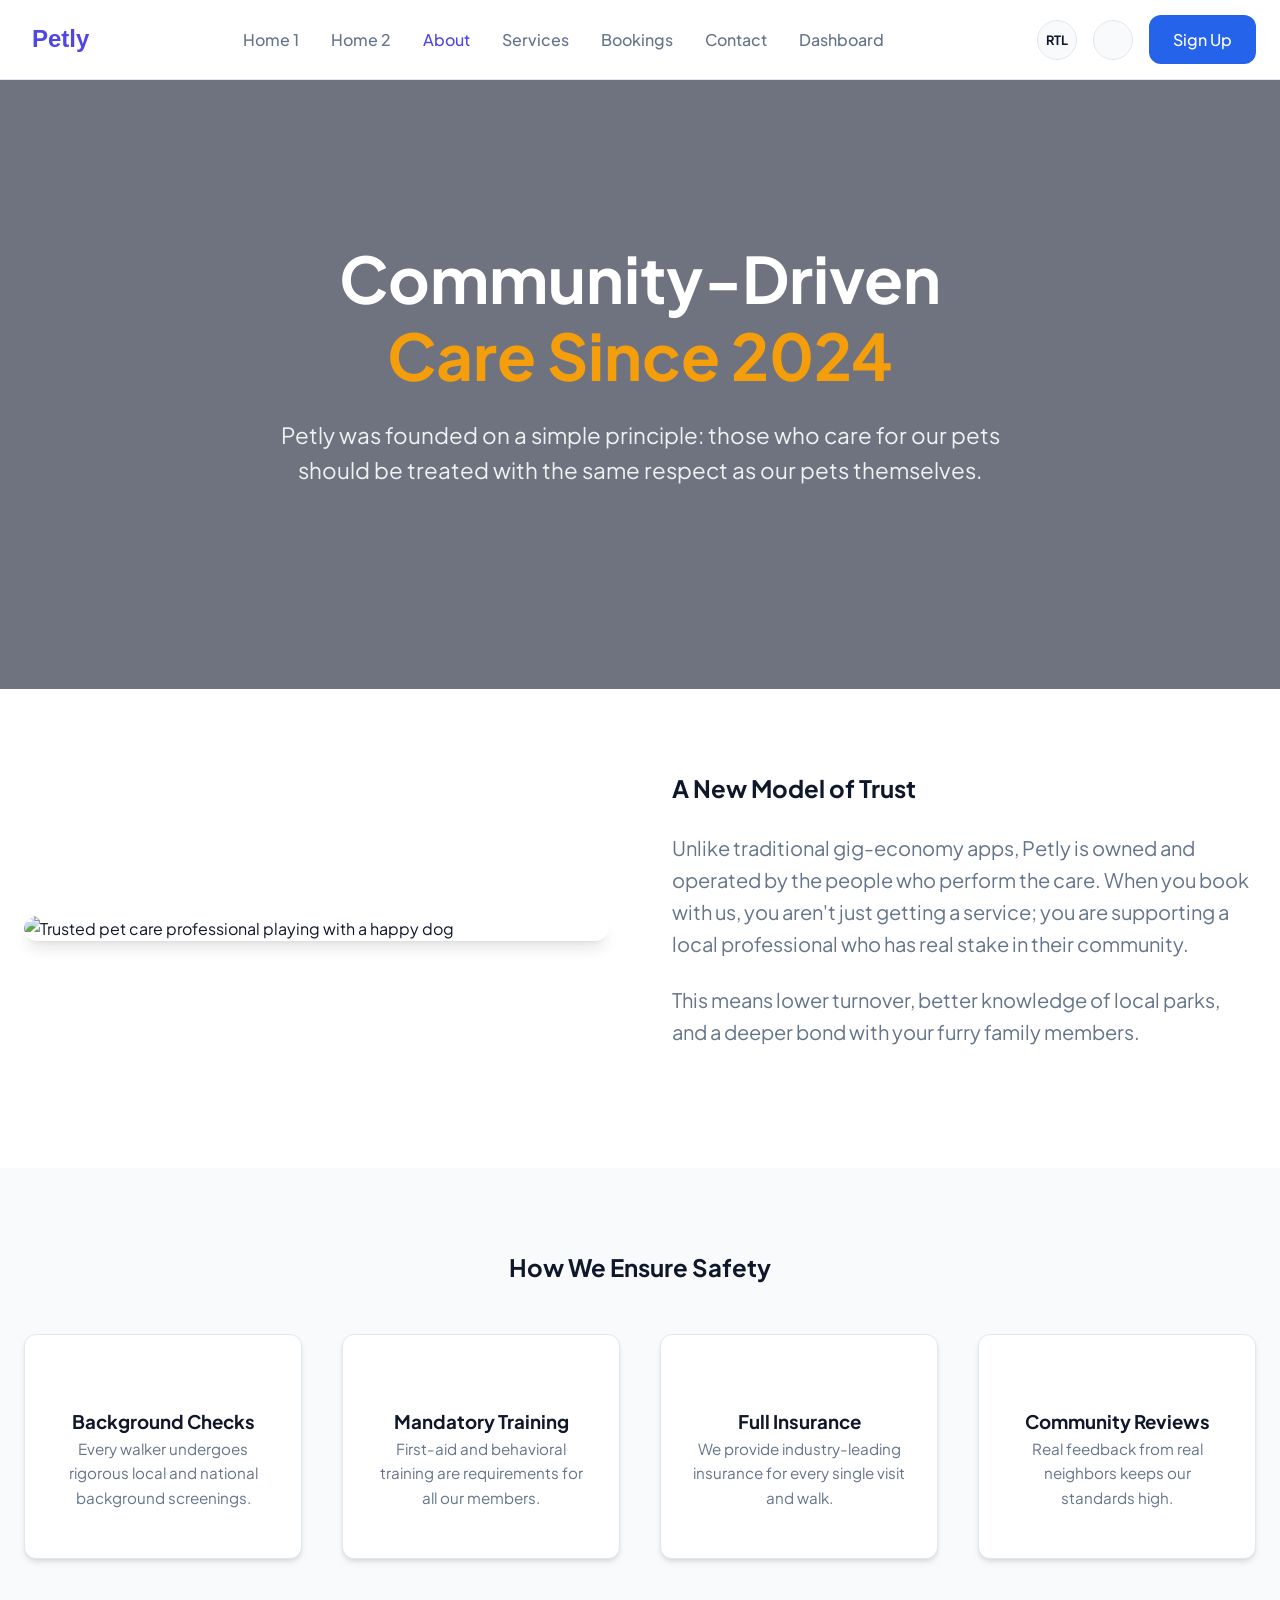
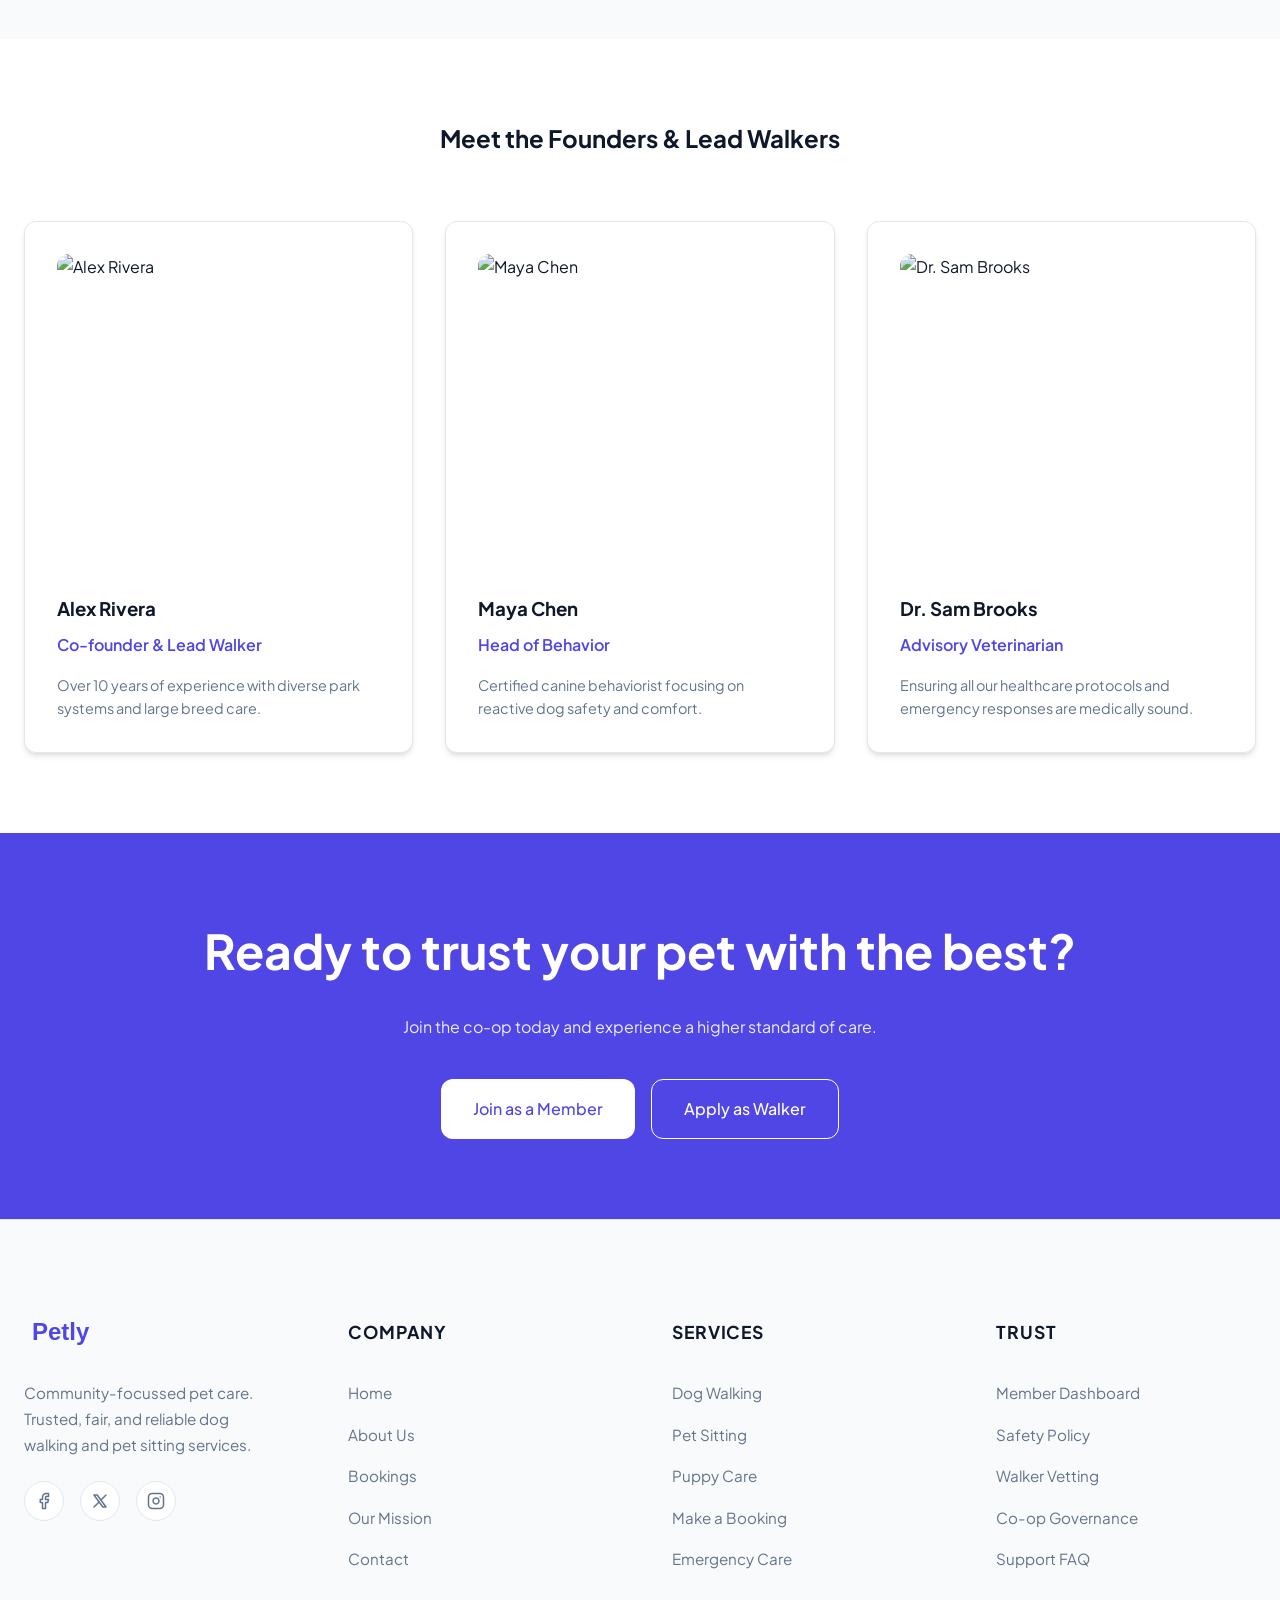
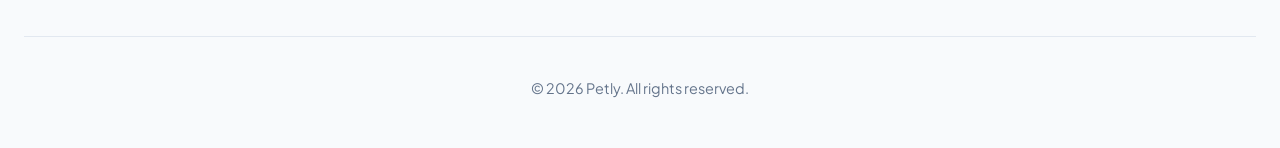
==== commit 0482e973: "signup" ====
--- a/about.html
+++ b/about.html
@@ -52,7 +52,7 @@
             <div class="header-actions">
                 <button class="toggle-btn" id="rtl-toggle" title="Switch Direction">RTL</button>
                 <button class="toggle-btn" id="theme-toggle" title="Toggle Theme"><i data-lucide="moon"></i></button>
-                <a href="signup.html" class="btn btn-secondary">Sign Up</a>
+                <a href="signup.html" class="btn btn-secondary desktop-only">Sign Up</a>
                 <button class="mobile-menu-btn toggle-btn" id="mobile-menu-toggle"><i data-lucide="menu"></i></button>
             </div>
         </div>
@@ -93,30 +93,26 @@
         <section class="section-padding" style="background: var(--bg-alt);">
             <div class="container text-center" style="text-align: center;">
                 <h2 style="margin-bottom: 3rem;">How We Ensure Safety</h2>
-                <div style="display: grid; grid-template-columns: repeat(auto-fit, minmax(250px, 1fr)); gap: 2rem;">
-                    <div class="card">
-                        <i data-lucide="check-square" size="32" style="color: var(--primary); margin-bottom: 1rem;"></i>
-                        <h4>Background Checks</h4>
-                        <p style="color: var(--text-muted); font-size: 0.95rem;">Every walker undergoes rigorous local
-                            and national background screenings.</p>
-                    </div>
-                    <div class="card">
-                        <i data-lucide="award" size="32" style="color: var(--primary); margin-bottom: 1rem;"></i>
-                        <h4>Mandatory Training</h4>
-                        <p style="color: var(--text-muted); font-size: 0.95rem;">First-aid and behavioral training are
-                            requirements for all our members.</p>
-                    </div>
-                    <div class="card">
-                        <i data-lucide="shield" size="32" style="color: var(--primary); margin-bottom: 1rem;"></i>
-                        <h4>Full Insurance</h4>
-                        <p style="color: var(--text-muted); font-size: 0.95rem;">We provide industry-leading insurance
-                            for every single visit and walk.</p>
-                    </div>
-                    <div class="card">
-                        <i data-lucide="heart" size="32" style="color: var(--primary); margin-bottom: 1rem;"></i>
-                        <h4>Community Reviews</h4>
-                        <p style="color: var(--text-muted); font-size: 0.95rem;">Real feedback from real neighbors keeps
-                            our standards high.</p>
+                <div style="display: grid; grid-template-columns: repeat(auto-fit, minmax(260px, 1fr)); gap: 2.5rem;">
+                    <div class="card" style="text-align: center; align-items: center; padding: 3rem 2rem;">
+                        <i data-lucide="check-square" size="48" style="color: var(--primary); margin-bottom: 1.5rem;"></i>
+                        <h3>Background Checks</h3>
+                        <p style="color: var(--text-muted); font-size: 0.95rem;">Every walker undergoes rigorous local and national background screenings.</p>
+                    </div>
+                    <div class="card" style="text-align: center; align-items: center; padding: 3rem 2rem;">
+                        <i data-lucide="award" size="48" style="color: var(--primary); margin-bottom: 1.5rem;"></i>
+                        <h3>Mandatory Training</h3>
+                        <p style="color: var(--text-muted); font-size: 0.95rem;">First-aid and behavioral training are requirements for all our members.</p>
+                    </div>
+                    <div class="card" style="text-align: center; align-items: center; padding: 3rem 2rem;">
+                        <i data-lucide="shield" size="48" style="color: var(--primary); margin-bottom: 1.5rem;"></i>
+                        <h3>Full Insurance</h3>
+                        <p style="color: var(--text-muted); font-size: 0.95rem;">We provide industry-leading insurance for every single visit and walk.</p>
+                    </div>
+                    <div class="card" style="text-align: center; align-items: center; padding: 3rem 2rem;">
+                        <i data-lucide="heart" size="48" style="color: var(--primary); margin-bottom: 1.5rem;"></i>
+                        <h3>Community Reviews</h3>
+                        <p style="color: var(--text-muted); font-size: 0.95rem;">Real feedback from real neighbors keeps our standards high.</p>
                     </div>
                 </div>
             </div>
--- a/assets/css/style.css
+++ b/assets/css/style.css
@@ -163,15 +163,15 @@
 }
 
 .btn-secondary {
-    background-color: var(--bg-alt);
-    color: var(--text-main);
-    border: 1px solid var(--border);
+    background-color: #2563eb;
+    color: white;
     padding: 0.75rem 1.5rem;
+    border: none;
 }
 
 .btn-secondary:hover {
-    border-color: var(--primary);
-    color: var(--primary);
+    background-color: #1d4ed8;
+    color: white;
 }
 
 /* Global button hover effects */
@@ -197,11 +197,7 @@
     box-shadow: 0 10px 20px -10px rgba(79, 70, 229, 0.5);
 }
 
-.btn-secondary:hover {
-    background-color: var(--primary);
-    color: white;
-    border-color: var(--primary);
-}
+
 
 .toggle-btn {
     width: 40px;
@@ -490,6 +486,106 @@
     margin-top: auto;
 }
 
+/* --- Step Cards --- */
+.card-step {
+    position: relative;
+    overflow: hidden;
+    min-height: 380px;
+    padding: 3rem 2rem;
+    display: flex;
+    flex-direction: column;
+    justify-content: center;
+    border: none !important;
+    z-index: 1;
+}
+
+.card-step-bg {
+    position: absolute;
+    top: 0;
+    left: 0;
+    width: 100%;
+    height: 100%;
+    background-size: cover;
+    background-position: center;
+    transition: transform 0.6s cubic-bezier(0.165, 0.84, 0.44, 1);
+    z-index: -2;
+}
+
+.card-step:hover .card-step-bg {
+    transform: scale(1.1);
+}
+
+.card-step-overlay {
+    position: absolute;
+    top: 0;
+    left: 0;
+    width: 100%;
+    height: 100%;
+    background: linear-gradient(135deg, rgba(79, 70, 229, 0.85) 0%, rgba(15, 23, 42, 0.6) 100%);
+    z-index: -1;
+    transition: var(--transition);
+}
+
+.card-step:hover .card-step-overlay {
+    background: linear-gradient(135deg, rgba(79, 70, 229, 0.95) 0%, rgba(15, 23, 42, 0.7) 100%);
+}
+
+.card-step-content {
+    position: relative;
+    z-index: 2;
+    color: white;
+}
+
+.card-step-content h3 {
+    color: white;
+    font-size: 1.5rem;
+    margin-bottom: 1rem;
+}
+
+.card-step-content p {
+    color: rgba(255, 255, 255, 0.9);
+    font-size: 1rem;
+    line-height: 1.6;
+}
+
+.icon-circle {
+    width: 70px;
+    height: 70px;
+    background: rgba(255, 255, 255, 0.2);
+    backdrop-filter: blur(8px);
+    border: 1px solid rgba(255, 255, 255, 0.3);
+    border-radius: 50%;
+    display: flex;
+    align-items: center;
+    justify-content: center;
+    margin: 0 auto 1.5rem;
+    color: white;
+    transition: var(--transition);
+}
+
+.icon-circle i {
+    width: 32px;
+    height: 32px;
+}
+
+.card-step:hover .icon-circle {
+    background: white;
+    color: var(--primary);
+    transform: rotateY(360deg);
+}
+
+.card-step-number {
+    position: absolute;
+    top: 1.5rem;
+    right: 1.5rem;
+    font-size: 4rem;
+    font-weight: 900;
+    color: white;
+    opacity: 0.15;
+    line-height: 1;
+    pointer-events: none;
+}
+
 /* --- Responsive Utilities --- */
 @media (min-width: 1201px) {
     .mobile-only-actions {
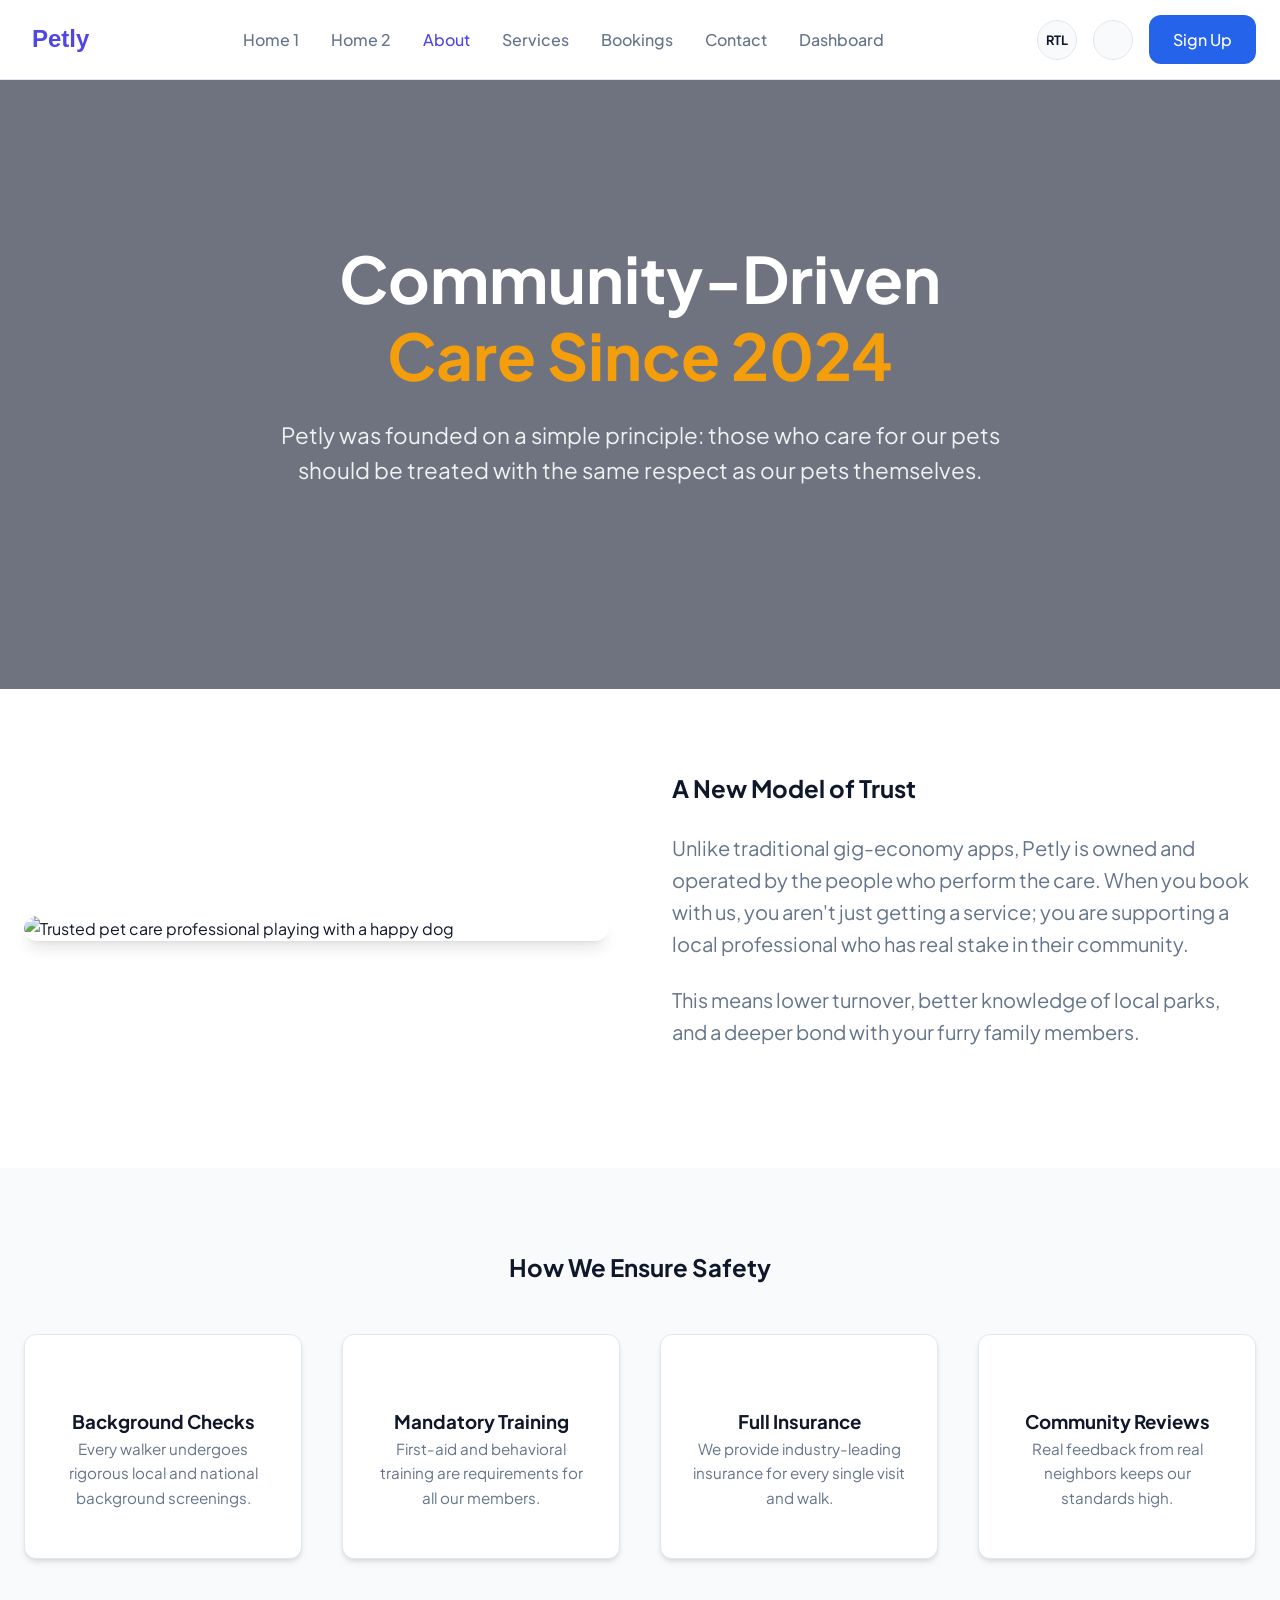
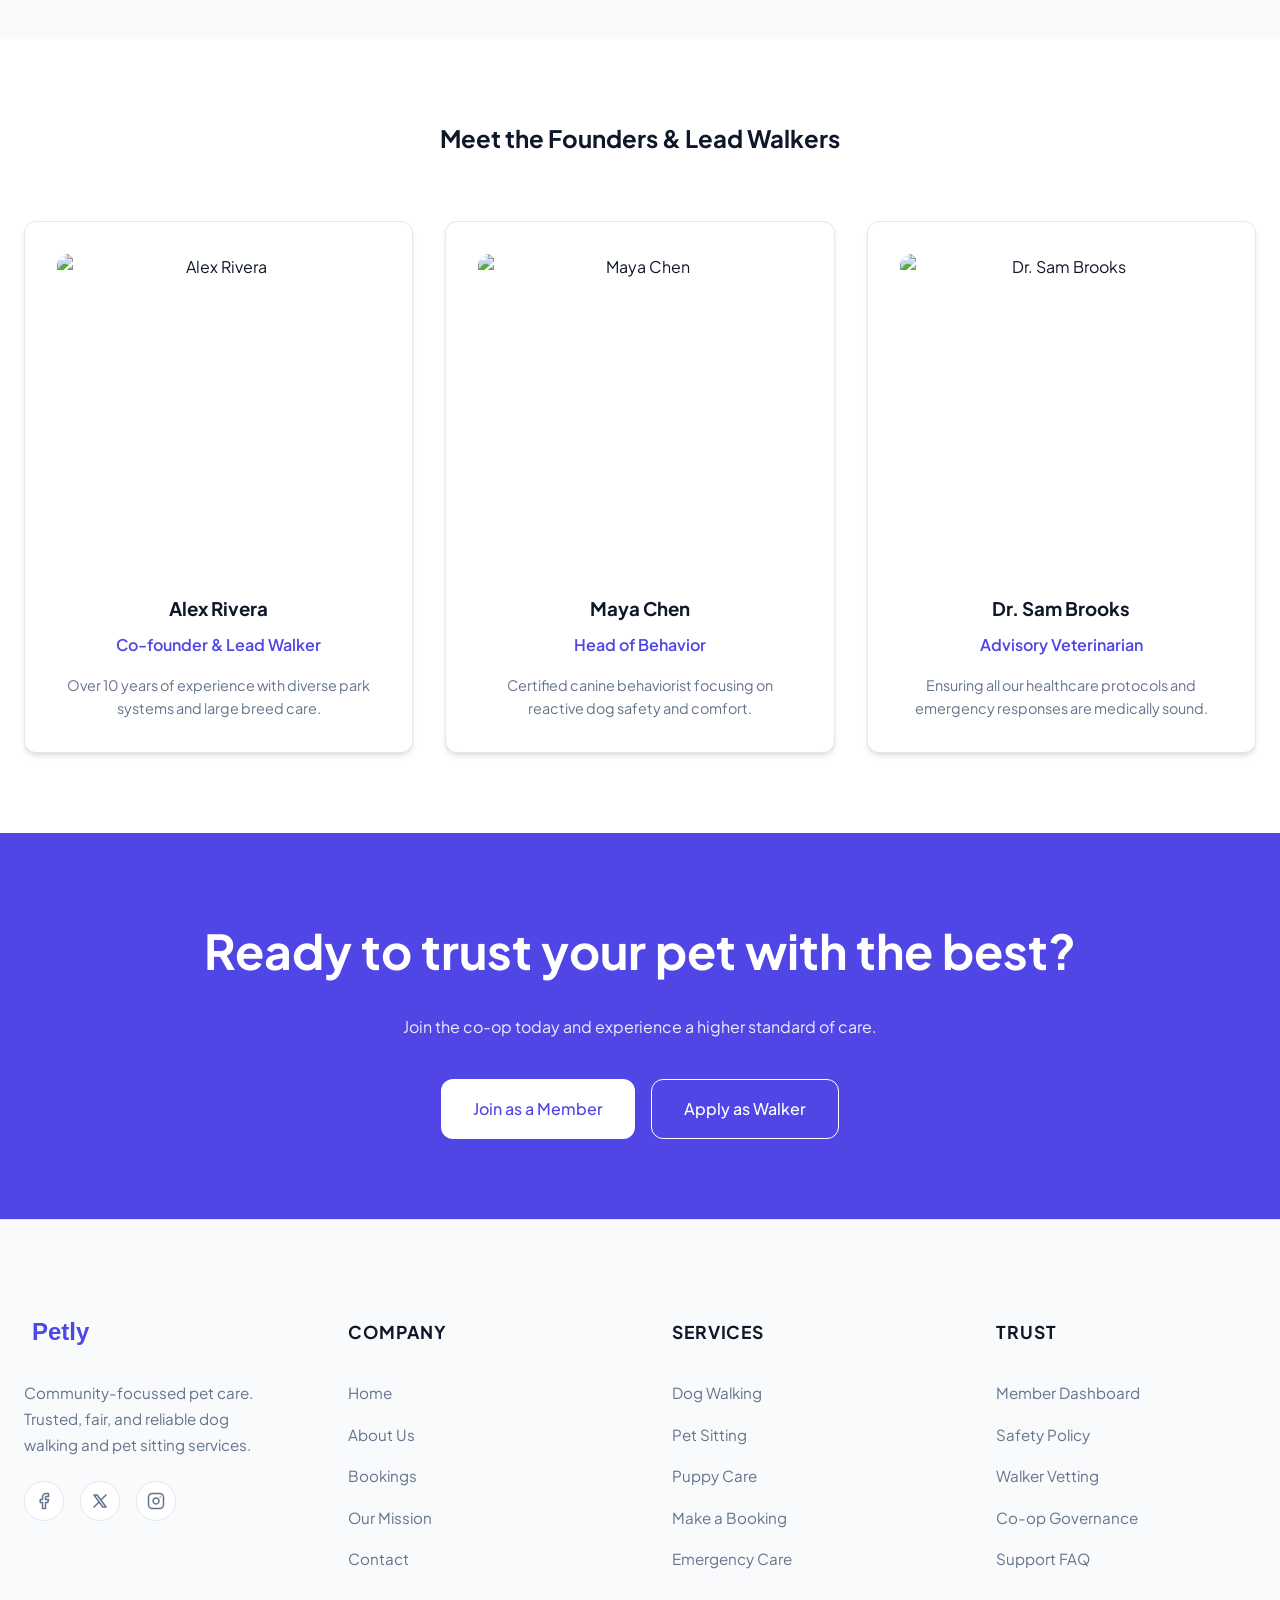
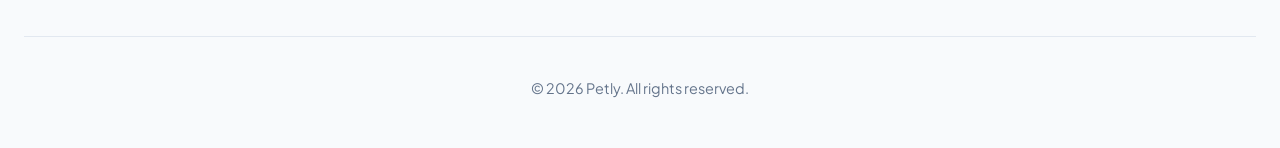
==== commit aa359921: "home2" ====
--- a/about.html
+++ b/about.html
@@ -123,7 +123,7 @@
             <div class="container">
                 <h2 style="text-align: center; margin-bottom: 4rem;">Meet the Founders & Lead Walkers</h2>
                 <div class="team-grid">
-                    <div class="team-card card">
+                    <div class="team-card card text-center">
                         <img src="https://images.pexels.com/photos/7651944/pexels-photo-7651944.jpeg"
                             alt="Alex Rivera" />
                         <h3 style="margin: 1rem 0 0.5rem;">Alex Rivera</h3>
@@ -131,7 +131,7 @@
                         <p style="color: var(--text-muted); font-size: 0.9rem; margin-top: 1rem;">Over 10 years of
                             experience with diverse park systems and large breed care.</p>
                     </div>
-                    <div class="team-card card">
+                    <div class="team-card card text-center">
                         <img src="https://images.unsplash.com/photo-1438761681033-6461ffad8d80?auto=format&fit=crop&w=800&q=80"
                             alt="Maya Chen" />
                         <h3 style="margin: 1rem 0 0.5rem;">Maya Chen</h3>
@@ -139,7 +139,7 @@
                         <p style="color: var(--text-muted); font-size: 0.9rem; margin-top: 1rem;">Certified canine
                             behaviorist focusing on reactive dog safety and comfort.</p>
                     </div>
-                    <div class="team-card card">
+                    <div class="team-card card text-center">
                         <img src="https://images.unsplash.com/photo-1612349317150-e413f6a5b16d?auto=format&fit=crop&w=800&q=80"
                             alt="Dr. Sam Brooks" />
                         <h3 style="margin: 1rem 0 0.5rem;">Dr. Sam Brooks</h3>
--- a/assets/css/style.css
+++ b/assets/css/style.css
@@ -100,6 +100,10 @@
     padding: 0 1.5rem;
 }
 
+.text-center {
+    text-align: center;
+}
+
 .section-padding {
     padding: 5rem 0;
 }
